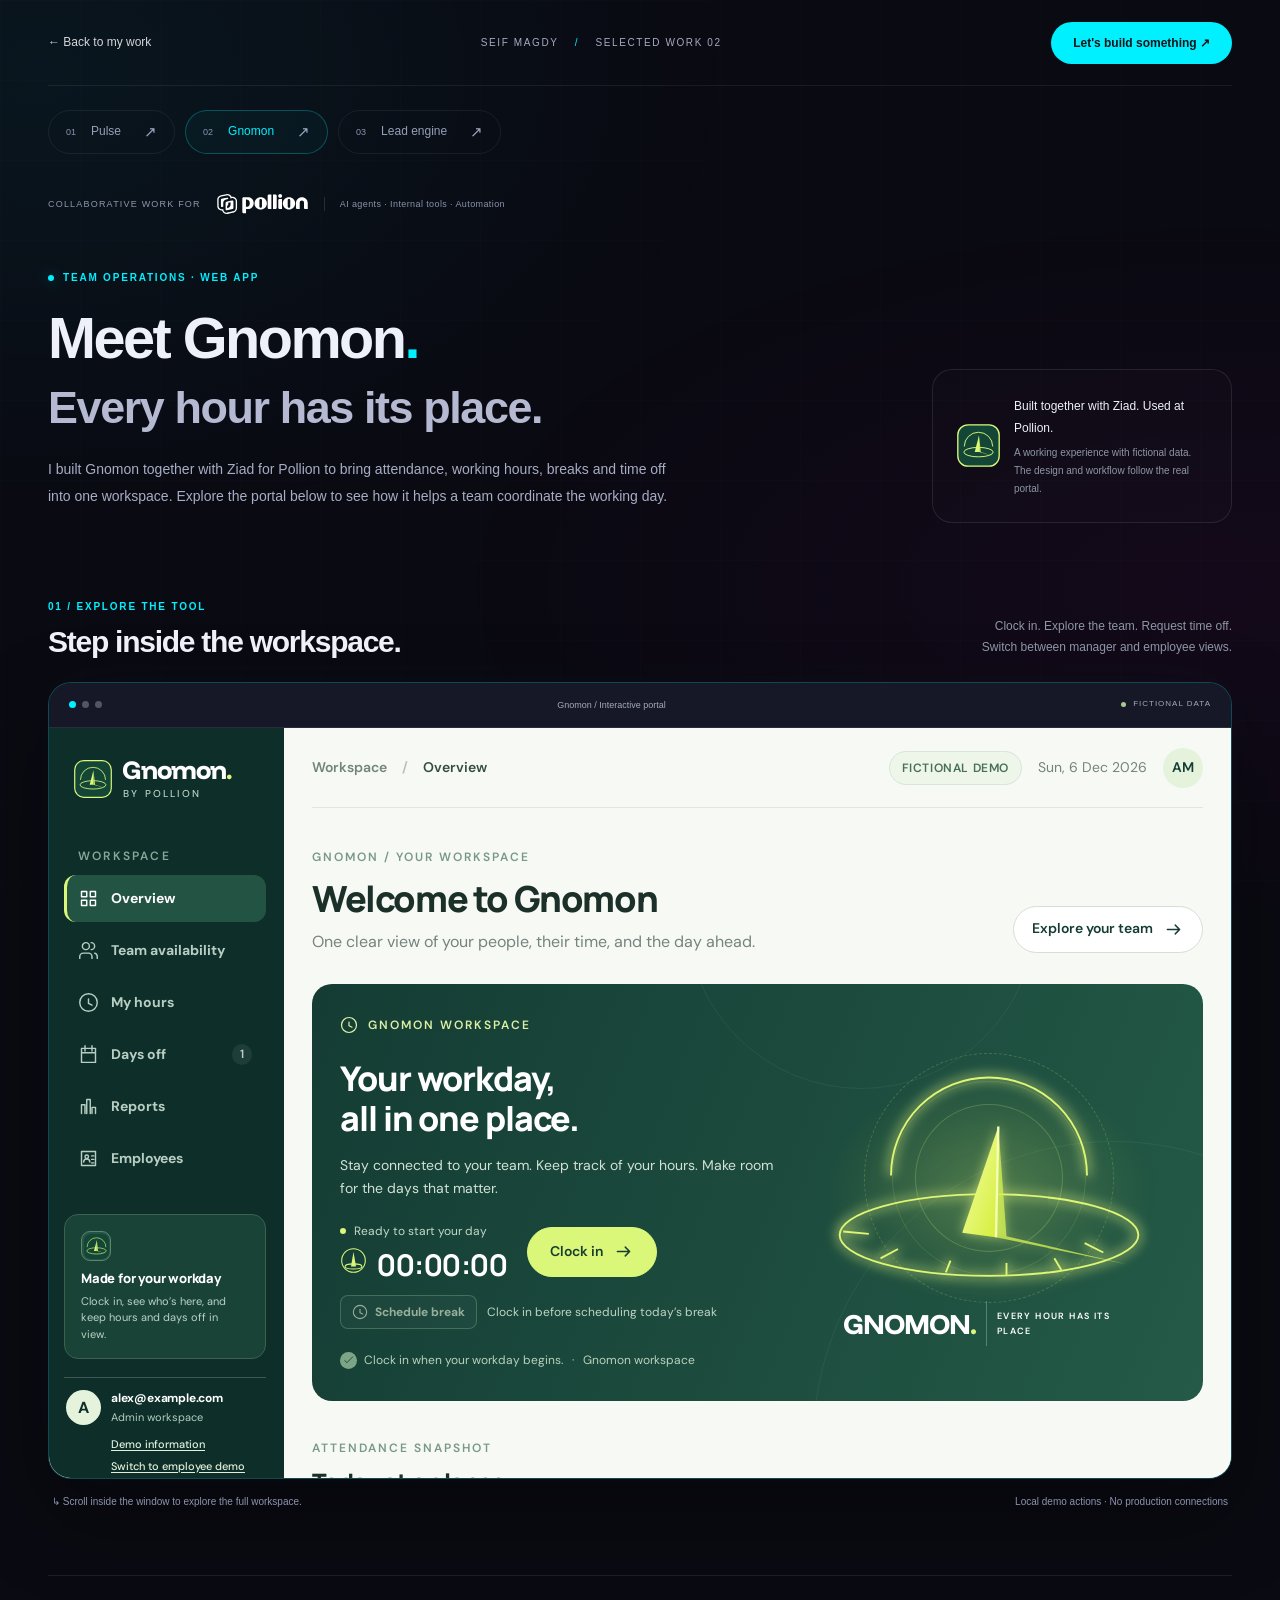
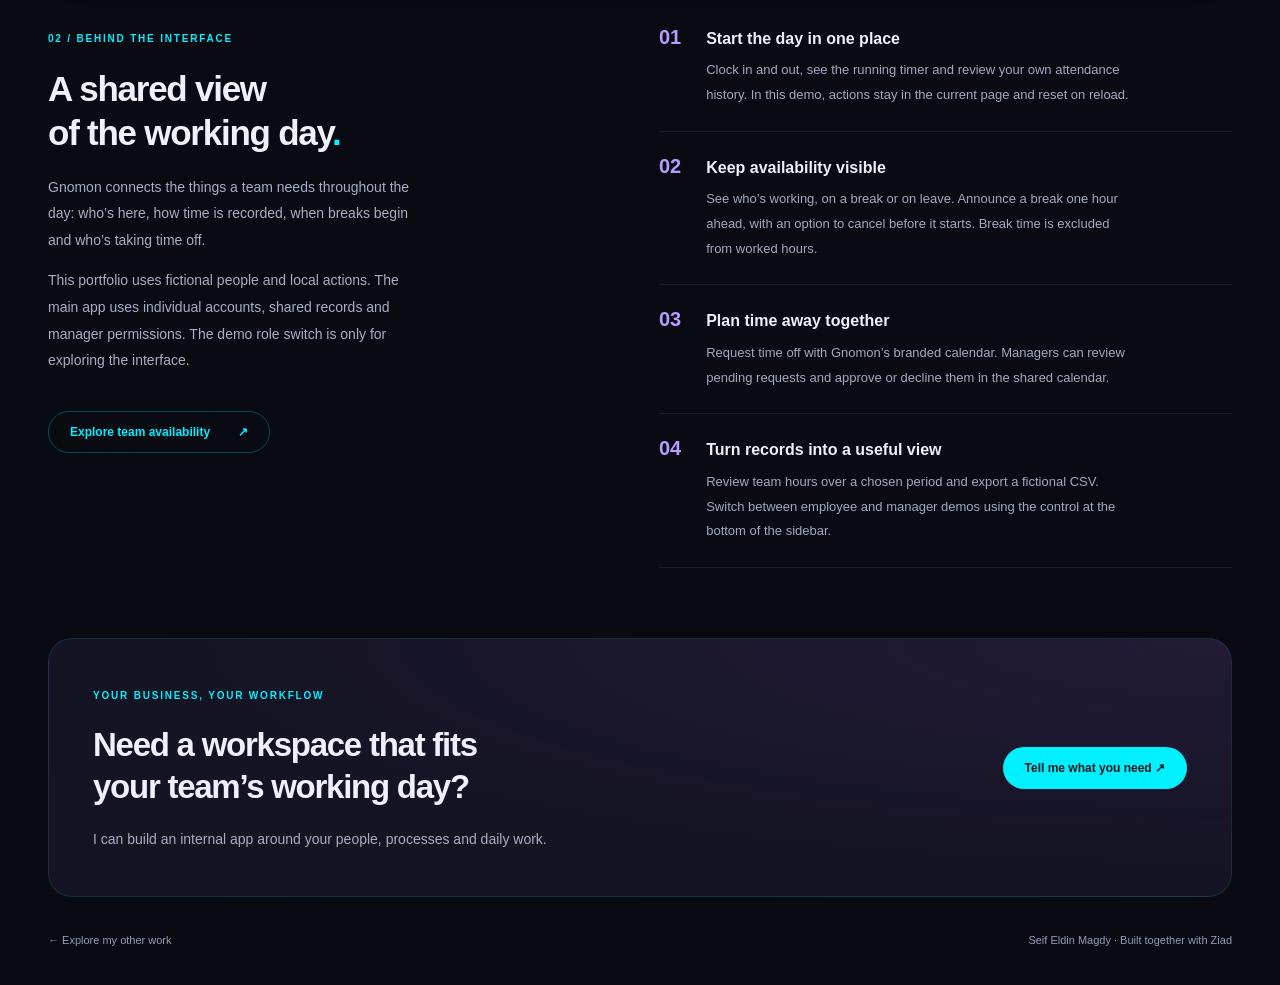
==== projects/gnomon/index.html @ ae8e7d95 "Update AI automation portfolio, Pollion projects, and CV" ====
<!doctype html>
<html lang="en">
<head>
<meta charset="utf-8">
<meta name="viewport" content="width=device-width,initial-scale=1">
<meta name="theme-color" content="#0a0a12">
<meta name="description" content="Explore Gnomon, the team operations app Seif and Ziad built together for Pollion, in an interactive portal with fictional data.">
<title>Gnomon — A collaborative project for Pollion | Seif Eldin Magdy</title>
<link rel="icon" href="mark-favicon.svg">
<link rel="stylesheet" href="../pulse/showcase.css">
<script src="showcase.js" defer>
</script>
<link rel="stylesheet" href="../detail-theme.css">
<script src="../showcase.js" defer>
</script>
</head>
<body class="project-detail">
<div class="detail-atmosphere" aria-hidden="true">
</div>
<header class="page-nav">
<a class="back" data-project-link href="../../index.html#projects">← Back to my work</a>
<span>SEIF MAGDY <i>/</i> SELECTED WORK 02</span>
<a class="contact" href="mailto:seifmagdyyoussef@gmail.com?subject=Let%27s%20build%20a%20tool%20like%20Gnomon">Let's build something ↗</a>
</header>
<main>
<div class="project-switcher" aria-label="Explore projects">
<a data-project-link href="../pulse/">
<span>01</span>Pulse<b aria-hidden="true">↗</b>
</a>
<a data-project-link href="../gnomon/" aria-current="page">
<span>02</span>Gnomon<b aria-hidden="true">↗</b>
</a>
<a data-project-link href="../lead-generation/">
<span>03</span>Lead engine<b aria-hidden="true">↗</b>
</a>
</div>
<div class="client-ribbon">
<span>COLLABORATIVE WORK FOR</span>
<img src="../assets/pollion-logo.svg" alt="Pollion">
<span>AI agents · Internal tools · Automation</span>
</div>
<section class="intro">
<div class="intro-copy">
<div class="eyebrow">
<span>
</span> TEAM OPERATIONS · WEB APP</div>
<h1>Meet Gnomon<span>.</span>
<br>
<em>Every hour has its place.</em>
</h1>
<p>I built Gnomon together with Ziad for Pollion to bring attendance, working hours, breaks and time off into one workspace. Explore the portal below to see how it helps a team coordinate the working day.</p>
</div>
<aside class="built-for">
<img src="mark-main.svg" alt="Gnomon logo">
<div>
<strong>Built together with Ziad. Used at Pollion.</strong>
<p>A working experience with fictional data.<br>The design and workflow follow the real portal.</p>
</div>
</aside>
</section>
<section class="portal-stage" aria-label="Interactive Gnomon portal">
<div class="stage-heading">
<div>
<span class="section-number">01 / EXPLORE THE TOOL</span>
<h2>Step inside the workspace.</h2>
</div>
<p>Clock in. Explore the team. Request time off.<br>Switch between manager and employee views.</p>
</div>
<div class="portal-frame">
<div class="window-bar">
<span class="window-dots" aria-hidden="true">
<i>
</i>
<i>
</i>
<i>
</i>
</span>
<span>Gnomon / Interactive portal</span>
<span class="mock-badge">
<i>
</i> FICTIONAL DATA</span>
</div>
<iframe id="gnomon-portal" name="gnomon-portal" src="portal.html#overview" title="Interactive Gnomon workspace with fictional attendance data" loading="lazy">
</iframe>
</div>
<div class="portal-caption">
<span>↳ Scroll inside the window to explore the full workspace.</span>
<span>Local demo actions · No production connections</span>
</div>
</section>
<section class="explanation">
<div class="explanation-heading">
<span class="section-number">02 / BEHIND THE INTERFACE</span>
<h2>A shared view<br>of the working day<span>.</span>
</h2>
<p>Gnomon connects the things a team needs throughout the day: who’s here, how time is recorded, when breaks begin and who’s taking time off.</p>
<p>This portfolio uses fictional people and local actions. The main app uses individual accounts, shared records and manager permissions. The demo role switch is only for exploring the interface.</p>
<button data-view="team">Explore team availability <span>↗</span>
</button>
</div>
<div class="steps">
<article>
<span>01</span>
<div>
<h3>Start the day in one place</h3>
<p>Clock in and out, see the running timer and review your own attendance history. In this demo, actions stay in the current page and reset on reload.</p>
</div>
</article>
<article>
<span>02</span>
<div>
<h3>Keep availability visible</h3>
<p>See who’s working, on a break or on leave. Announce a break one hour ahead, with an option to cancel before it starts. Break time is excluded from worked hours.</p>
</div>
</article>
<article>
<span>03</span>
<div>
<h3>Plan time away together</h3>
<p>Request time off with Gnomon’s branded calendar. Managers can review pending requests and approve or decline them in the shared calendar.</p>
</div>
</article>
<article>
<span>04</span>
<div>
<h3>Turn records into a useful view</h3>
<p>Review team hours over a chosen period and export a fictional CSV. Switch between employee and manager demos using the control at the bottom of the sidebar.</p>
</div>
</article>
</div>
</section>
<section class="closing">
<div>
<span class="section-number">YOUR BUSINESS, YOUR WORKFLOW</span>
<h2>Need a workspace that fits<br>your team’s working day?</h2>
<p>I can build an internal app around your people, processes and daily work.</p>
</div>
<a class="contact" href="mailto:seifmagdyyoussef@gmail.com?subject=A%20custom%20business%20tool">Tell me what you need ↗</a>
</section>
</main>
<footer>
<a data-project-link href="../../index.html#projects">← Explore my other work</a>
<span>Seif Eldin Magdy · Built together with Ziad</span>
</footer>
</body>
</html>
---- projects/pulse/showcase.css ----
@font-face{font-family:Inter;src:url('../assets/fonts/inter-400.ttf');font-weight:400;font-display:swap}@font-face{font-family:Inter;src:url('../assets/fonts/inter-700.ttf');font-weight:600 700;font-display:swap}@font-face{font-family:Manrope;src:url('../assets/fonts/manrope-extrabold.ttf');font-weight:800;font-display:swap}*{box-sizing:border-box}html{scroll-behavior:smooth}body{margin:0;background:#0c0e13;color:#f5f3e9;font:14px/1.6 'Segoe UI',sans-serif;background-image:radial-gradient(ellipse at 75% 20%,#1d243241,transparent 47%)}a{color:inherit;text-decoration:none}button,a{ -webkit-tap-highlight-color:transparent}a:focus-visible,button:focus-visible,iframe:focus-visible{outline:2px solid #00f0ff;outline-offset:5px}.page-nav,main,footer{width:min(1320px,calc(100% - 96px));margin:auto}.page-nav{height:76px;display:flex;align-items:center;justify-content:space-between;border-bottom:1px solid #ffffff12;font-size:11px}.page-nav>span{color:#a2a6af;font-size:9px;letter-spacing:1.6px}.page-nav i{margin:0 12px;font-style:normal;color:#00f0ff}.back{color:#d4d5d8}.contact,button{display:inline-flex;align-items:center;justify-content:center;gap:28px;padding:12px 20px;border:1px solid #00f0ff45;border-radius:999px;background:#00f0ff;color:#121417;font:600 11px 'Segoe UI',sans-serif;cursor:pointer;transition:transform .2s,box-shadow .2s}.contact:hover,button:hover{transform:translateY(-3px);box-shadow:0 8px 30px #00f0ff18}.intro{display:flex;justify-content:space-between;align-items:end;gap:60px;padding:30px 0 20px}.intro-copy{max-width:730px}.eyebrow,.section-number{font-size:9px;font-weight:600;letter-spacing:1.8px;color:#00f0ff}.eyebrow{display:flex;align-items:center;gap:9px}.eyebrow>span{height:6px;width:6px;background:#00f0ff;border-radius:50%;box-shadow:0 0 15px #00f0ff77}h1{font:800 clamp(32px,3.5vw,51px)/1.15 'Segoe UI',sans-serif;letter-spacing:-2px;margin:14px 0}h1>span,h2>span{color:#00f0ff}h1 em{font-style:normal;color:#b8bdc8;font-size:.78em;letter-spacing:-1.4px}.intro-copy>p,.explanation-heading>p,.closing p{color:#a3a9b4;line-height:1.9;font-size:12px;max-width:630px}.built-for{display:flex;align-items:center;gap:14px;flex-shrink:0;padding-bottom:3px}.built-for img{width:43px;height:43px}.built-for strong{font-size:11px}.built-for p{font-size:10px;color:#8d96a6;line-height:1.8;margin:6px 0 0}.portal-stage{scroll-margin-top:24px}.stage-heading{display:flex;justify-content:space-between;align-items:end;padding:23px 0}.stage-heading h2{font:800 22px 'Segoe UI',sans-serif;letter-spacing:-.7px;margin:8px 0 0}.stage-heading>p{font-size:10px;color:#8d96a6;text-align:right;margin:0;line-height:1.8}.portal-frame{border:1px solid #ffffff25;border-radius:23px;overflow:hidden;box-shadow:0 40px 100px #0007,0 0 80px #00f0ff04;background:#151a23}.window-bar{height:45px;display:flex;align-items:center;justify-content:space-between;padding:0 20px;border-bottom:1px solid #ffffff16;background:#191e28;font-size:9px;color:#a3aab7}.window-dots{display:flex;gap:6px}.window-dots i{width:7px;height:7px;border-radius:50%;background:#505662}.window-dots i:first-child{background:#00f0ff}.mock-badge{font-size:8px;letter-spacing:1px;display:flex;gap:7px;align-items:center}.mock-badge i{width:5px;height:5px;background:#a9c991;border-radius:50%}iframe{display:block;border:0;background:#f7f9f5;width:100%;height:690px}.portal-caption{display:flex;justify-content:space-between;gap:20px;font-size:9px;color:#858e9e;margin:15px 4px 0}.explanation{display:grid;grid-template-columns:1fr 1.1fr;gap:100px;margin:90px 0 75px;padding-top:50px;border-top:1px solid #ffffff15}.explanation-heading h2,.closing h2{font:800 35px/1.25 'Segoe UI',sans-serif;letter-spacing:-1.4px;margin:19px 0}.explanation-heading p{max-width:380px}.explanation-heading button{margin-top:23px;background:transparent;color:#00f0ff}.steps article{display:flex;gap:25px;border-bottom:1px solid #ffffff12;padding:23px 0}.steps article:first-child{padding-top:0}.steps article>span{font:800 20px 'Segoe UI',sans-serif;color:#00f0ff}.steps h3{font-size:13px;margin:0 0 7px}.steps p{font-size:11px;line-height:1.9;color:#98a1b1;margin:0;max-width:430px}.closing{display:flex;justify-content:space-between;align-items:center;gap:30px;padding:40px;border:1px solid #00f0ff22;background:linear-gradient(120deg,#20232a,#131822);border-radius:24px}.closing h2{font-size:29px}.closing p{margin-bottom:0}footer{display:flex;justify-content:space-between;padding:35px 0;font-size:10px;color:#8d96a6}.intro,.portal-stage,.explanation{animation:arrive .6s ease both}.portal-stage{animation-delay:.1s}@keyframes arrive{from{opacity:0;transform:translateY(15px)}to{opacity:1;transform:translateY(0)}}@media(max-width:1000px){.page-nav,main,footer{width:calc(100% - 48px)}.intro{gap:25px}.intro-copy{max-width:65%}.built-for{display:block}.built-for img{margin-bottom:8px}.explanation{gap:40px}.explanation-heading h2{font-size:30px}}@media(max-width:650px){.page-nav,main,footer{width:calc(100% - 32px)}.page-nav{height:77px}.page-nav>span{display:none}.contact,button{font-size:10px;padding:11px 15px}.intro{padding:35px 0 20px;display:block}.intro-copy{max-width:none}h1{font-size:35px;letter-spacing:-1.5px}.intro-copy>p{font-size:12px}.built-for{display:flex;margin-top:25px}.built-for img{width:35px;height:35px;margin:0}.stage-heading h2{font-size:18px}.stage-heading>p{display:none}.portal-frame{border-radius:17px}.window-bar{padding:0 12px;font-size:8px}.window-dots{gap:4px}.window-dots i{width:5px;height:5px}.mock-badge{font-size:6px;letter-spacing:.5px}iframe{height:660px}.portal-caption{display:block;font-size:8px}.portal-caption span{display:block;margin:6px 0}.explanation{grid-template-columns:1fr;margin:55px 0 40px;padding-top:35px;gap:35px}.explanation-heading h2{font-size:29px}.closing{display:block;padding:25px}.closing h2{font-size:25px}.closing .contact{margin-top:24px}footer{font-size:8px;gap:15px}}@media(prefers-reduced-motion:reduce){html{scroll-behavior:auto}*,*:before,*:after{animation:none!important;transition:none!important}}
/* Pulse's project-to-client learning story. */
.pulse-loop{display:flex;align-items:center;justify-content:space-between;gap:12px;border-top:1px solid #ffffff14;border-bottom:1px solid #ffffff14;padding:19px 0;margin:0 0 12px}.pulse-loop>span{font-size:7px;letter-spacing:.8px;color:#a5acb8}.pulse-loop>i{font-style:normal;color:#00f0ff;font-size:14px}.pulse-loop>span:first-child,.pulse-loop>span:last-child{color:#99e5ff}.explanation-heading p.pulse-demo-context{font-size:9px;color:#7e899b;line-height:1.8;margin-top:18px}.pulse-client-story{display:grid;grid-template-columns:1fr 1.1fr;gap:100px;padding:45px 0 65px;border-top:1px solid #ffffff15}.pulse-client-heading h2,.pulse-success h2{font:800 35px/1.25 'Segoe UI',sans-serif;letter-spacing:-1.4px;margin:19px 0}.pulse-client-heading h2>span,.pulse-success h2>span{color:#00f0ff}.pulse-client-heading>p{font-size:12px;line-height:1.9;color:#a3a9b4;max-width:410px}.pulse-client-heading>button{margin-top:20px;background:transparent;color:#00f0ff}.pulse-client-signals{display:grid;gap:14px}.pulse-client-signals article{padding:23px 25px;border:1px solid #ffffff13;border-radius:17px;background:linear-gradient(130deg,#202734,#151c26)}.pulse-client-signals article>span{font-size:7px;letter-spacing:1.5px;color:#b8a6ef}.pulse-client-signals h3{font-size:14px;line-height:1.5;margin:13px 0 9px}.pulse-client-signals p{font-size:11px;line-height:1.8;color:#98a4b6;margin:0}.pulse-success{padding:45px 0 65px;border-top:1px solid #ffffff15}.pulse-success-heading{display:flex;justify-content:space-between;gap:60px;align-items:center;margin-bottom:25px}.pulse-success-heading>p{font-size:12px;line-height:1.9;color:#9ba6b7;max-width:425px}.pulse-success-grid{display:grid;grid-template-columns:repeat(3,1fr);gap:18px}.pulse-success-grid article{padding:26px;border:1px solid #ffffff16;border-radius:18px;background:#181f2b}.pulse-success-grid article>span{color:#00f0ff;font-size:24px}.pulse-success-grid h3{font-size:15px;line-height:1.4;margin:18px 0 13px}.pulse-success-grid p{font-size:11px;line-height:1.9;color:#9aa5b6;margin:0}.pulse-success-footer{display:flex;align-items:center;justify-content:space-between;gap:35px;margin-top:25px}.pulse-success-footer>p{font-size:10px;line-height:1.9;color:#8391a5;max-width:670px}.pulse-success-footer>button{flex-shrink:0;background:transparent;color:#00f0ff}@media(max-width:1000px){.pulse-loop{gap:8px;flex-wrap:wrap;justify-content:start}.pulse-loop>span{font-size:6px}.pulse-client-story{gap:40px}.pulse-client-heading h2,.pulse-success h2{font-size:30px}.pulse-success-heading{gap:30px}.pulse-success-grid article{padding:22px}}@media(max-width:650px){.pulse-loop{gap:8px 10px;padding:17px 0}.pulse-loop>span{font-size:6px;letter-spacing:.4px}.pulse-loop>i{font-size:11px}.pulse-client-story{grid-template-columns:1fr;padding:35px 0 40px;gap:28px}.pulse-client-heading h2,.pulse-success h2{font-size:29px}.pulse-client-heading>p{font-size:12px}.pulse-client-signals article{padding:22px}.pulse-client-signals p{font-size:12px}.pulse-success{padding:35px 0 40px}.pulse-success-heading{display:block;margin-bottom:25px}.pulse-success-heading>p{font-size:12px}.pulse-success-grid{grid-template-columns:1fr;gap:13px}.pulse-success-grid article{padding:23px}.pulse-success-grid p{font-size:12px}.pulse-success-footer{display:block}.pulse-success-footer>p{font-size:10px}.pulse-success-footer>button{margin-top:12px}}
---- projects/detail-theme.css ----
/* The personal portfolio surrounds each tool's own branded interface. */
@view-transition { navigation: auto; }
::view-transition-old(root) { animation: page-out .18s ease both; }
::view-transition-new(root) { animation: page-in .35s ease both; }
@keyframes page-out { to { opacity: 0; transform: translateY(-8px); } }
@keyframes page-in { from { opacity: 0; transform: translateY(12px); } }
body { font-family: 'Segoe UI',Tahoma,sans-serif; transition: opacity .18s ease; background: #0a0a12; color: #eef0fa; overflow-x: hidden; }
body.project-leaving { opacity: 0; }
.detail-atmosphere { position: fixed; inset: 0; z-index: -1; pointer-events: none; background: radial-gradient(ellipse at 3% 8%,#00f0ff0e,transparent 40%),radial-gradient(ellipse at 95% 65%,#ff00d40b,transparent 45%),linear-gradient(#ffffff02 1px,transparent 1px),linear-gradient(90deg,#ffffff02 1px,transparent 1px); background-size: auto,auto,80px 80px,80px 80px; }
.page-nav,main,footer { width: min(1240px,calc(100% - 96px)); }
.page-nav { height: 86px; gap: 24px; font-size: 12px; }
.page-nav>span { font-size: 10px; color: #a6a9c1; }
.contact,button { font-family: 'Segoe UI',sans-serif; font-size: 12px; padding: 13px 21px; }
h1 { font: 650 clamp(36px,4.5vw,64px)/1.13 'Segoe UI',sans-serif; letter-spacing: -2.5px; margin: 20px 0; }
h1 em { color: #b5b9d1; }
.eyebrow,.section-number { font-size: 10px; }
.intro { gap: 48px; padding: 52px 0 48px; }
.intro-copy>p,.explanation-heading>p,.closing p { font-size: 14px; color: #a7adc4; }
.built-for { flex: 0 1 300px; padding: 24px; border: 1px solid #ffffff18; border-radius: 20px; background: #ffffff03; }
.built-for strong { font-size: 12px; font-weight: 500; }
.built-for img { flex-shrink: 0; }
.project-switcher { display: flex; gap: 10px; padding: 24px 0 21px; }
.project-switcher a { display: flex; align-items: center; gap: 15px; color: #969eb8; padding: 9px 17px; border-radius: 30px; border: 1px solid #ffffff12; font-size: 12px; transition: .2s; }
.project-switcher a span { font-size: 9px; color: #8c95b1; }
.project-switcher a b { margin-left: 8px; color: #9da4bc; font-size: 15px; font-weight: 400; }
.project-switcher a[aria-current] { border-color: #00f0ff45; background: #00f0ff08; color: #00f0ff; }
.project-switcher a:hover { border-color: #00f0ff80; }
.client-ribbon { display: flex; align-items: center; gap: 16px; color: #8f96ad; font-size: 9px; letter-spacing: 1.2px; padding-top: 15px; }
.client-ribbon img { width: 91px; height: 28px; object-fit: contain; }
.client-ribbon>span:last-child { color: #8a92aa; letter-spacing: .4px; padding-left: 15px; border-left: 1px solid #ffffff20; }
.signal-heading h2,.client-journey h2,.delivery-heading h2,.engine-heading h2,.result-copy h2,.ranking-story h2,.logic-section h2,.project-story h2,.explanation-heading h2,.closing h2,.stage-heading h2 { font-family: 'Segoe UI',sans-serif; font-weight: 600; letter-spacing: -1.25px; }
.signal-heading p,.client-journey-copy>p,.delivery-heading>p,.intro-text,.architecture-note p,.engine-heading p,.project-story p,.result-copy p,.ranking-story p,.logic-cards p { font-size: 13px; color: #a3acc4; line-height: 1.9; }
.signal-map,.engine-canvas { background: radial-gradient(ellipse at center,#9d4edd10,transparent 65%),radial-gradient(#a4b4d52b .65px,transparent .65px),#10111d; background-size: auto,19px 19px; border-color: #ffffff20; }
.signal-node,.flow-node { background: linear-gradient(140deg,#1f2234,#161827); border-color: #ffffff22; }
.signal-node-symbol { color: #00f0ff; }
.signal-node-top,.node-top { font-size: 8px; letter-spacing: .6px; }
.signal-node-copy,.node-copy { font-size: 11px; }
.signal-evidence-tags i { font-size: 9px; }
.signal-insight p,.stage-detail p,.lens-result p,.history-result p { font-size: 13px; color: #a6aec5; }
.signal-map-top,.signal-map-bottom,.canvas-top,.canvas-bottom { font-size: 8px; }
.signal-insight,.stage-detail,.client-memory,.lens-result,.lead-artifact { border-color: #ffffff1e; background-color: #171827; }
.signal-heart strong,.signal-heart-label,.core-body strong { color: #e8eaf6; }
.signal-transform>div,.detail-transform>div { background: #111322; }
.signal-transform>div>span,.detail-transform>div>span { color: #b69bea; }
.client-project-tabs button[aria-pressed=true],.lens-selector button[aria-pressed=true] { border-color: #00f0ff70; }
.portal-frame { border-color: #00f0ff38; box-shadow: 0 35px 85px #0006,0 0 60px #00f0ff07; }
.window-bar { background: #161827; }
.portal-caption { font-size: 10px; color: #8b94ae; }
.stage-heading h2 { font-size: 30px; }
.stage-heading>p { font-size: 12px; }
iframe { height: 750px; }
.explanation { gap: 90px; margin: 65px 0 70px; }
.steps h3 { font-size: 16px; font-weight: 550; }
.steps p { font-size: 13px; color: #a1a9c0; }
.steps article>span { color: #b89bff; }
.closing { background: radial-gradient(ellipse at top right,#9d4edd1c,transparent 65%),#141423; padding: 44px; }
.closing h2 { font-size: 33px; }
.architecture-note { background: #ffffff03; padding: 25px; border: 1px solid #ffffff18; border-radius: 20px; }
.engine-intro { padding-top: 50px; gap: 60px; }
.engine-intro h1 { color: #939bb6; font-weight: 500; }
.hero-line { font-family: 'Segoe UI',sans-serif; font-weight: 600; }
.project-impact { border-color: #00f0ff28; background: #121523; }
.project-contribution,.logic-cards article { background: #ffffff03; border-color: #ffffff18; }
.impact-stat strong,.capacity-change b { font-weight: 600; }
.impact-heading { color: #9aa4bc; }
.case-source-note,footer { color: #929bb4; font-size: 11px; }
@media(max-width:1000px) { .page-nav,main,footer { width: calc(100% - 48px); } .intro { gap: 25px; } .built-for { padding: 20px; } .explanation { gap: 40px; } }
@media(max-width:650px) { .page-nav,main,footer { width: calc(100% - 32px); } .page-nav { height: 74px; gap: 10px; } .page-nav .contact { font-size: 10px; padding: 10px 13px; } h1 { font-size: 37px; letter-spacing: -1.5px; } .intro { padding: 35px 0 20px; } .intro-copy>p { font-size: 13px; } .project-switcher { gap: 6px; } .project-switcher a { flex: 1; justify-content: center; padding: 9px 8px; gap: 6px; font-size: 11px; } .project-switcher a b { display: none; } .client-ribbon>span:last-child { display: none; } .client-ribbon { font-size: 8px; gap: 12px; } .signal-heading h2,.client-journey h2,.delivery-heading h2 { font-size: 29px; } .signal-map-top,.canvas-top { flex-wrap: wrap; gap: 7px; } .signal-map-bottom,.canvas-bottom { font-size: 7px; flex-wrap: wrap; gap: 7px; } .engine-intro { gap: 25px; } .signal-transform p,.detail-transform p { font-size: 11px; } .stage-heading h2 { font-size: 24px; } iframe { height: 680px; } .explanation { gap: 35px; margin: 45px 0 40px; } .closing { padding: 25px; } .closing h2 { font-size: 28px; } footer { font-size: 10px; flex-wrap: wrap; } }
@media(prefers-reduced-motion:reduce) { ::view-transition-group(*),::view-transition-old(*),::view-transition-new(*) { animation: none !important; } }
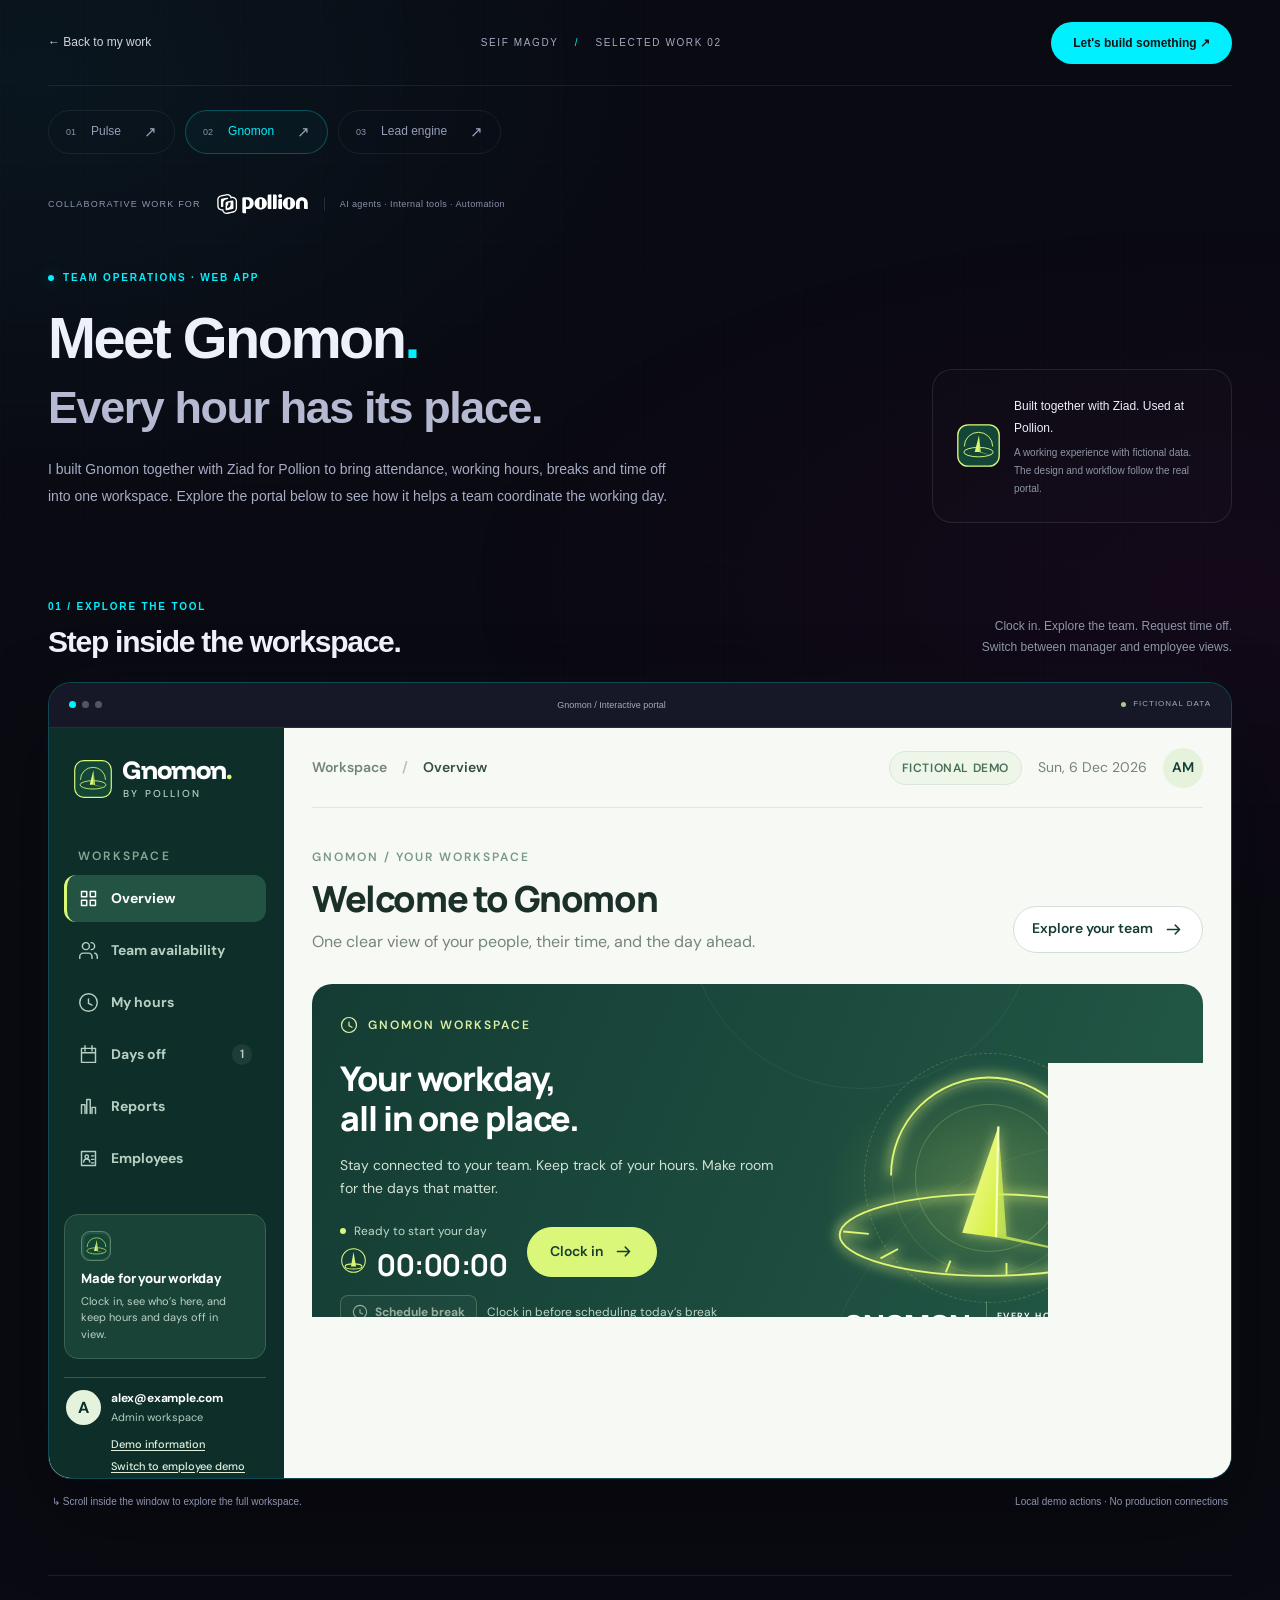
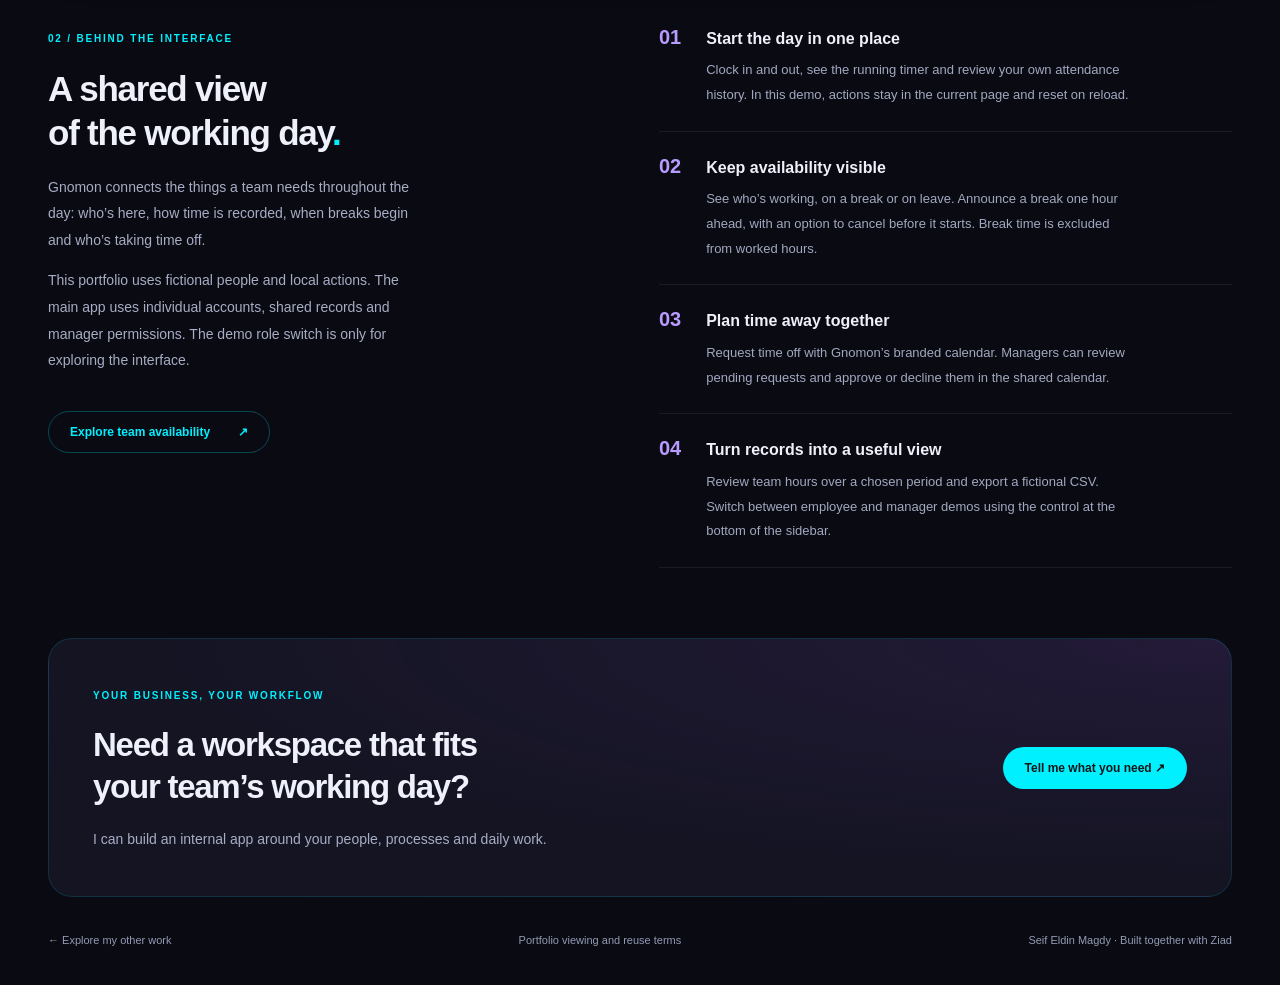
==== commit 335ddbd5: "Personalize portfolio README and clarify reuse permissions" ====
--- a/projects/gnomon/index.html
+++ b/projects/gnomon/index.html
@@ -141,7 +141,8 @@
 </main>
 <footer>
 <a data-project-link href="../../index.html#projects">← Explore my other work</a>
+<a href="../../LICENSE">Portfolio viewing and reuse terms</a>
 <span>Seif Eldin Magdy · Built together with Ziad</span>
 </footer>
 </body>
-</html>+</html>
